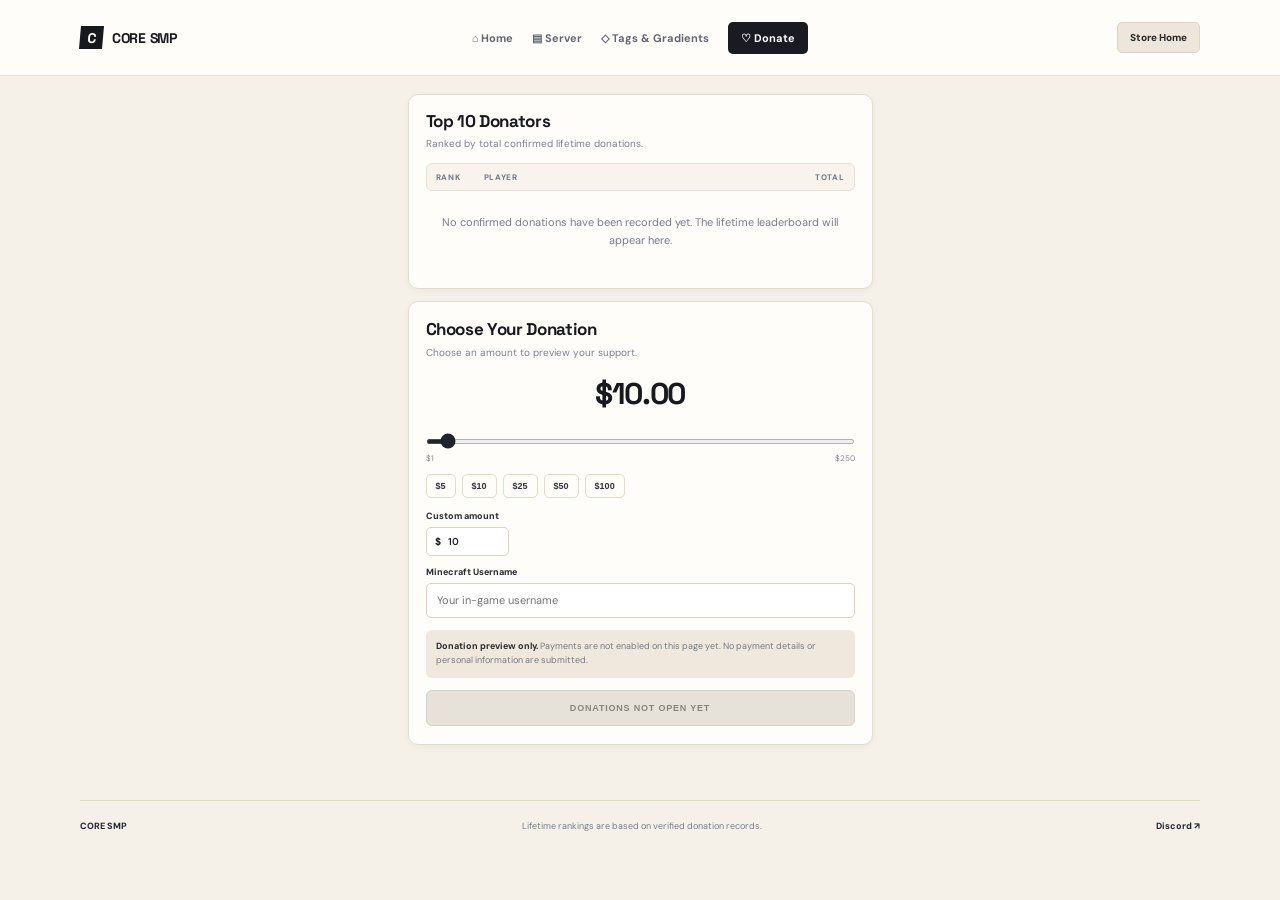
==== donate.html @ 5d88591a "Create dedicated CORE SMP donations page" ====
<!doctype html>
<html lang="en">
<head>
  <meta charset="utf-8"><meta name="viewport" content="width=device-width, initial-scale=1">
  <meta name="theme-color" content="#f5f1e9">
  <meta name="description" content="Support CORE SMP and view the lifetime supporter leaderboard.">
  <title>Donate — CORE SMP</title>
  <link rel="preconnect" href="https://fonts.googleapis.com"><link rel="preconnect" href="https://fonts.gstatic.com" crossorigin>
  <link href="https://fonts.googleapis.com/css2?family=DM+Sans:wght@400;500;600;700;800&family=Space+Grotesk:wght@500;600;700&display=swap" rel="stylesheet">
  <link rel="stylesheet" href="styles.css">
</head>
<body class="donate-page">
  <header class="donate-header">
    <a class="donate-brand" href="index.html"><span class="donate-brand-mark">C</span><strong>CORE SMP</strong></a>
    <button class="menu-toggle" aria-label="Toggle navigation" aria-expanded="false">☰</button>
    <nav class="donate-nav" aria-label="Main navigation">
      <a href="index.html">⌂ Home</a><a href="index.html#join">▤ Server</a><a href="store.html">◇ Tags & Gradients</a><a class="donate-nav-active" href="donate.html">♡ Donate</a>
    </nav>
    <a class="store-home-link" href="store.html">Store Home</a>
  </header>
  <main class="donate-main">
    <section class="donate-panel leaderboard-panel">
      <h1>Top 10 Donators</h1>
      <p class="donate-subtitle">Ranked by total confirmed lifetime donations.</p>
      <div class="donate-table-head"><span>RANK</span><span>PLAYER</span><span>TOTAL</span></div>
      <div class="donate-empty">No confirmed donations have been recorded yet. The lifetime leaderboard will appear here.</div>
    </section>
    <section class="donate-panel amount-panel">
      <h2>Choose Your Donation</h2>
      <p class="donate-subtitle">Choose an amount to preview your support.</p>
      <div class="donate-amount" id="donate-amount">$10.00</div>
      <input class="donate-slider" id="donation-slider" type="range" min="1" max="250" value="10" aria-label="Donation amount">
      <div class="slider-limits"><span>$1</span><span>$250</span></div>
      <div class="amount-presets" aria-label="Quick donation amounts">
        <button type="button" data-amount="5">$5</button><button type="button" data-amount="10">$10</button><button type="button" data-amount="25">$25</button><button type="button" data-amount="50">$50</button><button type="button" data-amount="100">$100</button>
      </div>
      <label class="donate-label" for="custom-amount">Custom amount</label>
      <div class="custom-amount-wrap"><span>$</span><input id="custom-amount" type="number" min="1" max="250" value="10" inputmode="decimal"></div>
      <label class="donate-label" for="minecraft-username">Minecraft Username</label>
      <input class="username-input" id="minecraft-username" type="text" maxlength="16" placeholder="Your in-game username" autocomplete="off">
      <div class="donate-notice"><strong>Donation preview only.</strong> Payments are not enabled on this page yet. No payment details or personal information are submitted.</div>
      <button class="donate-disabled-button" type="button" disabled>DONATIONS NOT OPEN YET</button>
    </section>
  </main>
  <footer class="donate-footer"><a href="index.html">CORE SMP</a><span>Lifetime rankings are based on verified donation records.</span><a href="https://discord.gg/znxwKpH2S9" target="_blank" rel="noopener noreferrer">Discord ↗</a></footer>
  <script src="script.js"></script>
</body>
</html>
---- styles.css ----
:root{--bg:#090909;--panel:#11110f;--panel2:#151512;--gold:#d6ad5b;--gold2:#f1d28e;--text:#f5f2eb;--muted:#9b988f;--line:rgba(255,255,255,.1);--font:'DM Sans',sans-serif;--display:'Space Grotesk',sans-serif}*{box-sizing:border-box}html{scroll-behavior:smooth}body{margin:0;background:var(--bg);color:var(--text);font-family:var(--font);overflow-x:hidden}a{color:inherit;text-decoration:none}.ambient{position:fixed;width:520px;height:520px;border-radius:50%;filter:blur(130px);opacity:.09;pointer-events:none;z-index:-1}.ambient-one{background:#b88a36;top:-260px;left:-180px}.ambient-two{background:#6f5727;right:-280px;top:38%}.site-header{height:86px;max-width:1240px;margin:auto;padding:0 34px;display:flex;align-items:center;justify-content:space-between;border-bottom:1px solid var(--line);position:relative;z-index:5}.brand{display:flex;align-items:center;gap:11px;font:700 17px var(--display);letter-spacing:2px}.brand-mark{width:34px;height:34px;border:1px solid var(--gold);color:var(--gold);display:grid;place-items:center;font:700 20px var(--display);transform:rotate(-4deg)}.brand-muted{color:#89857c}.nav-links{display:flex;gap:36px;color:#aaa69c;font-size:13px}.nav-links a{transition:color .2s}.nav-links a:hover,.nav-links a.active{color:var(--gold2)}.button{display:inline-flex;align-items:center;justify-content:center;gap:22px;padding:16px 22px;font-size:11px;font-weight:800;letter-spacing:1.4px;transition:transform .2s,background .2s,border-color .2s}.button:hover{transform:translateY(-2px)}.button-gold{background:var(--gold);color:#17130b;border:1px solid var(--gold)}.button-gold:hover{background:var(--gold2)}.button-outline{border:1px solid rgba(214,173,91,.55);color:var(--gold2)}.button-outline:hover{background:rgba(214,173,91,.1)}.button-small{padding:12px 16px;font-size:10px}.button-quiet{color:#d0cbc0;padding-left:4px}.menu-toggle{display:none;background:none;border:0;color:white;font-size:23px}.hero{max-width:1240px;min-height:640px;margin:auto;padding:90px 34px 100px;display:grid;grid-template-columns:1fr 1fr;align-items:center;gap:40px}.eyebrow,.section-kicker{font-size:10px;font-weight:800;letter-spacing:2.2px;color:var(--gold);display:flex;align-items:center;gap:10px}.live-dot{width:7px;height:7px;border-radius:50%;background:var(--gold);box-shadow:0 0 13px var(--gold)}h1,h2,h3,p{margin-top:0}.hero h1,.store-hero h1{font:700 clamp(66px,9vw,116px)/.88 var(--display);letter-spacing:-7px;margin:27px 0 24px}.gold{color:var(--gold)}.hero-lead{font-size:17px;line-height:1.7;color:#aaa69d;max-width:420px}.hero-actions{display:flex;align-items:center;gap:26px;margin-top:32px}.hero-note{display:flex;align-items:center;gap:12px;color:#77736a;font-size:9px;letter-spacing:2px;margin-top:65px}.note-line{height:1px;width:35px;background:var(--gold)}.hero-art{height:440px;position:relative;display:grid;place-items:center;isolation:isolate}.art-grid{position:absolute;inset:0;background-image:linear-gradient(rgba(214,173,91,.08) 1px,transparent 1px),linear-gradient(90deg,rgba(214,173,91,.08) 1px,transparent 1px);background-size:42px 42px;mask-image:radial-gradient(ellipse,black 15%,transparent 72%);z-index:-1}.core-emblem{width:270px;height:270px;border:1px solid rgba(214,173,91,.6);display:grid;place-items:center;transform:rotate(45deg);box-shadow:0 0 90px rgba(214,173,91,.12),inset 0 0 50px rgba(214,173,91,.08);background:linear-gradient(135deg,rgba(214,173,91,.09),rgba(255,255,255,.01))}.core-emblem:before,.core-emblem:after{content:"";position:absolute;inset:17px;border:1px solid rgba(214,173,91,.28)}.core-emblem:after{inset:-22px;border-color:rgba(214,173,91,.15)}.core-emblem span{font:700 170px var(--display);color:var(--gold);transform:rotate(-45deg);text-shadow:0 0 50px rgba(214,173,91,.28)}.orbit{position:absolute;border:1px solid rgba(214,173,91,.2);border-radius:50%;width:370px;height:370px}.orbit-two{width:430px;height:430px;border-style:dashed;opacity:.5}.art-caption{position:absolute;bottom:0;left:50%;transform:translateX(-50%);width:300px;display:flex;justify-content:space-between;color:#797469;font-size:9px;letter-spacing:2px}.floating-chip{position:absolute;background:#171611;border:1px solid rgba(214,173,91,.35);padding:11px 15px;font-size:9px;letter-spacing:2px;color:#d8d1c1}.floating-chip b{color:var(--gold);margin-left:12px}.chip-top{top:58px;right:5px}.chip-bottom{bottom:66px;left:0}.join-strip{max-width:1172px;margin:0 auto;background:linear-gradient(110deg,#171610,#11110f);border:1px solid rgba(214,173,91,.25);padding:28px 34px;display:flex;align-items:center;gap:28px;position:relative}.join-strip h2{font:600 22px var(--display);margin:8px 0 0}.join-strip .section-kicker{font-size:9px}.server-address{margin-left:auto;display:flex;flex-direction:column;gap:6px}.address-label{font-size:8px;letter-spacing:2px;color:#77736a}.server-address strong{font:600 14px var(--display);letter-spacing:1px}.copy-button{white-space:nowrap}.copy-feedback{position:absolute;right:34px;bottom:-24px;color:var(--gold);font-size:11px;margin:0}.section{max-width:1172px;margin:0 auto;padding:130px 0}.section-heading{margin-bottom:48px}.section-heading h2,.community-banner h2{font:700 clamp(38px,5vw,58px)/.98 var(--display);letter-spacing:-2px;margin:18px 0}.feature-grid{display:grid;grid-template-columns:repeat(3,1fr);gap:16px}.feature-card{background:linear-gradient(145deg,#141411,#0d0d0c);border:1px solid var(--line);padding:27px;min-height:250px;transition:border-color .2s,transform .2s}.feature-card:hover{border-color:rgba(214,173,91,.5);transform:translateY(-4px)}.feature-number{font-size:9px;color:var(--gold);letter-spacing:2px}.feature-icon{font-size:29px;color:var(--gold);margin:30px 0 17px}.feature-card h3{font:600 19px var(--display);margin-bottom:10px}.feature-card p,.community-banner p{font-size:13px;line-height:1.8;color:#969187;margin:0}.community-banner{max-width:1172px;margin:0 auto 100px;padding:55px 58px;border:1px solid rgba(214,173,91,.22);background:radial-gradient(ellipse at 80% 40%,rgba(214,173,91,.1),transparent 50%),#11110f;display:flex;align-items:center;justify-content:space-between;gap:25px}.community-banner h2{margin-bottom:12px}.community-banner .button{flex-shrink:0}.site-footer{max-width:1240px;margin:auto;padding:27px 34px;border-top:1px solid var(--line);display:flex;align-items:center;justify-content:space-between;color:#77736a;font-size:10px}.site-footer .brand{color:var(--text);font-size:13px}.site-footer .brand-mark{width:28px;height:28px;font-size:16px}.site-footer>a:last-child{color:var(--gold)}.store-hero{max-width:1172px;margin:auto;padding:105px 0 75px}.store-hero h1{font-size:clamp(66px,9vw,104px);margin-bottom:24px}.store-hero>p{color:#a7a196;max-width:470px;line-height:1.8;font-size:15px}.store-status{display:inline-flex;align-items:center;gap:17px;margin-top:28px;padding:17px 21px;background:#15140f;border:1px solid rgba(214,173,91,.28)}.status-icon{font-size:24px;color:var(--gold)}.store-status strong,.store-status small{display:block}.store-status strong{font-size:10px;letter-spacing:1.5px;color:var(--gold2)}.store-status small{font-size:11px;color:#8d887d;margin-top:5px}.store-section{padding-top:65px}.section-description{color:#99948a;max-width:480px;line-height:1.7;font-size:13px}.tier-grid{display:grid;grid-template-columns:repeat(3,1fr);gap:16px;margin-top:40px}.tier-card{padding:30px;background:#11110f;border:1px solid var(--line);min-height:330px;position:relative}.tier-featured{border-color:rgba(214,173,91,.6);background:linear-gradient(150deg,#1a1811,#11110f)}.tier-label{font-size:9px;letter-spacing:2px;color:var(--gold)}.tier-card h3{font:700 39px var(--display);margin:24px 0 5px}.tier-subtitle{color:#99948a;font-size:12px}.tier-card ul{list-style:none;padding:0;margin:28px 0}.tier-card li{font-size:12px;color:#c4bfb4;padding:10px 0;border-bottom:1px solid rgba(255,255,255,.07)}.tier-card li:before{content:"✦";color:var(--gold);margin-right:10px}.tier-soon{font-size:9px;letter-spacing:1.5px;color:var(--gold)}.store-footnote{font-size:10px;color:#77736a;line-height:1.7;margin-top:24px}.store-help{margin-top:30px}.store-help h2{font-size:40px}@media(max-width:900px){.site-header{padding:0 22px}.hero{padding:75px 24px;gap:15px}.hero-art{transform:scale(.85)}.section,.store-hero{margin-left:24px;margin-right:24px}.join-strip{margin:0 24px;flex-wrap:wrap}.server-address{margin-left:0}.community-banner{margin-left:24px;margin-right:24px}.site-footer{padding-left:22px;padding-right:22px}}@media(max-width:650px){.site-header{height:72px}.menu-toggle{display:block;margin-left:auto;margin-right:15px}.nav-links{display:none;position:absolute;top:71px;left:0;right:0;background:#10100e;padding:22px;flex-direction:column;gap:20px;border-bottom:1px solid var(--line)}.nav-links.open{display:flex}.header-join{display:none}.hero{display:block;padding:70px 24px 55px}.hero h1{font-size:76px;letter-spacing:-5px}.hero-art{height:340px;margin-top:35px;transform:scale(.8)}.hero-note{margin-top:38px}.join-strip{padding:25px;gap:17px}.join-strip>div:first-child{width:100%}.server-address{flex:1;min-width:145px}.copy-button{padding:14px}.section{padding:85px 0}.feature-grid,.tier-grid{grid-template-columns:1fr}.feature-card{min-height:210px}.community-banner{padding:35px 27px;display:block}.community-banner .button{margin-top:25px;font-size:9px}.site-footer{gap:16px;flex-wrap:wrap}.site-footer>span{order:3;width:100%}.store-hero{padding-top:75px}.store-hero h1{font-size:76px;letter-spacing:-5px}.store-section{padding-top:35px}.tier-card{min-height:0}.copy-feedback{right:24px}}
/* CORE store categories and lifetime donor leaderboard */
.leaderboard-wrap{border:1px solid rgba(214,173,91,.28);background:linear-gradient(145deg,#15140f,#0e0e0d);overflow:hidden}
.leaderboard-heading{display:grid;grid-template-columns:100px 1fr 180px;gap:18px;padding:18px 24px;background:rgba(214,173,91,.08);color:var(--gold);font-size:9px;font-weight:800;letter-spacing:1.8px}
.leaderboard-empty{padding:38px 24px;text-align:center;color:#969187;font-size:13px}
@media(max-width:650px){.leaderboard-heading{grid-template-columns:55px 1fr 120px;gap:10px;padding:15px;font-size:8px}.leaderboard-empty{padding:28px 18px;line-height:1.7}}


/* ===== CORE monochrome visual system ===== */
:root{--bg:#050505;--panel:#101010;--panel2:#171717;--gold:#d9d9d9;--gold2:#fff;--text:#f7f7f7;--muted:#999;--line:rgba(255,255,255,.12);--silver:#c9c9c9;--glow:rgba(255,255,255,.13)}
body{background:#050505;color:#f4f4f4}
.ambient-one,.ambient-two{background:#c8c8c8;opacity:.055}
.site-header{border-color:rgba(255,255,255,.13);backdrop-filter:blur(18px)}
.brand-mark{border:1px solid #eee;color:#fff;box-shadow:0 0 20px rgba(255,255,255,.12)}
.brand-muted{color:#777}
.nav-links a:hover,.nav-links a.active{color:#fff}
.button-gold{background:#f0f0f0;color:#080808;border-color:#f0f0f0}
.button-gold:hover{background:#fff;box-shadow:0 0 28px rgba(255,255,255,.17)}
.button-outline{border-color:rgba(255,255,255,.42);color:#f2f2f2}
.button-outline:hover{background:rgba(255,255,255,.09);border-color:#fff}
.eyebrow,.section-kicker,.feature-number,.tier-label,.tier-soon,.status-icon,.tier-card li:before{color:#d7d7d7}
.live-dot{background:#eee;box-shadow:0 0 13px #ddd}
.gold{color:#cfcfcf}
.hero-art{filter:grayscale(1)}
.core-emblem{border-color:rgba(255,255,255,.58);box-shadow:0 0 90px rgba(255,255,255,.09),inset 0 0 50px rgba(255,255,255,.06);background:linear-gradient(135deg,rgba(255,255,255,.1),rgba(255,255,255,.01))}
.core-emblem:before,.core-emblem:after{border-color:rgba(255,255,255,.25)}
.core-emblem span{text-shadow:0 0 50px rgba(255,255,255,.22);color:#eee}
.orbit{border-color:rgba(255,255,255,.2)}
.art-grid{background-image:linear-gradient(rgba(255,255,255,.07) 1px,transparent 1px),linear-gradient(90deg,rgba(255,255,255,.07) 1px,transparent 1px)}
.floating-chip,.join-strip,.feature-card,.community-banner,.store-status,.tier-card,.leaderboard-wrap{background-color:#101010;border-color:rgba(255,255,255,.13)}
.floating-chip{color:#ddd}.floating-chip b{color:#fff}
.join-strip{background:linear-gradient(110deg,#171717,#0b0b0b)}
.address-label,.hero-note,.art-caption,.store-status small{color:#888}
.note-line{background:#ddd}
.feature-card:hover{border-color:rgba(255,255,255,.55);box-shadow:0 12px 45px rgba(0,0,0,.28)}
.community-banner{background:radial-gradient(ellipse at 80% 40%,rgba(255,255,255,.08),transparent 50%),#101010}
.store-status strong{color:#eee}
.tier-featured{border-color:rgba(255,255,255,.48);background:linear-gradient(150deg,#1b1b1b,#101010)}
.leaderboard-heading{background:rgba(255,255,255,.07);color:#eee}
.site-footer>a:last-child{color:#ddd}
.menu-toggle{cursor:pointer}
.button,.feature-card,.tier-card,.nav-links a{will-change:transform}
.button:focus-visible,a:focus-visible,button:focus-visible{outline:2px solid #fff;outline-offset:4px}

/* Motion, reveal, progress and sound controls */
.scroll-progress{position:fixed;top:0;left:0;width:0;height:2px;background:linear-gradient(90deg,#777,#fff);z-index:1000;box-shadow:0 0 12px rgba(255,255,255,.45)}
.sound-toggle{position:fixed;right:22px;bottom:22px;z-index:50;width:46px;height:46px;border:1px solid rgba(255,255,255,.32);border-radius:50%;background:rgba(15,15,15,.88);color:#eee;backdrop-filter:blur(12px);cursor:pointer;font-size:16px;transition:transform .2s,border-color .2s,background .2s}
.sound-toggle:hover{transform:translateY(-3px);border-color:#fff;background:#222}
.sound-toggle[aria-pressed="false"]{color:#888}
.reveal{opacity:0;transform:translateY(22px);transition:opacity .7s ease,transform .7s cubic-bezier(.2,.7,.2,1)}
.reveal.is-visible{opacity:1;transform:translateY(0)}
body.page-leaving main{opacity:0;transform:translateY(8px)}
main{transition:opacity .22s ease,transform .22s ease}
@media(prefers-reduced-motion:reduce){html{scroll-behavior:auto}*,*:before,*:after{animation-duration:.01ms!important;animation-iteration-count:1!important;transition-duration:.01ms!important}.reveal{opacity:1;transform:none}}
@media(max-width:650px){.sound-toggle{right:14px;bottom:14px;width:42px;height:42px}}


/* Dedicated Trials-inspired donation layout — CORE neutral palette */
.donate-page{min-height:100vh;background:#f5f1e9;color:#17191d;font-family:var(--font)}
.donate-page .scroll-progress{background:#17191d;box-shadow:none}
.donate-page .sound-toggle{background:#fff;color:#17191d;border-color:#d8d0c4}
.donate-header{height:76px;padding:0 max(28px,calc((100% - 1120px)/2));display:grid;grid-template-columns:1fr auto 1fr;align-items:center;gap:24px;background:#fffdf9;border-bottom:1px solid #e8e1d6;position:relative;z-index:5}
.donate-brand{display:flex;align-items:center;gap:9px;color:#17191d;font-family:var(--display);font-size:14px;letter-spacing:-.3px;white-space:nowrap}
.donate-brand-mark{width:23px;height:23px;display:grid;place-items:center;background:#17191d;color:#fff;font-weight:700;font-size:14px;transform:skew(-5deg)}
.donate-nav{display:flex;align-items:center;gap:19px}
.donate-nav a{font-size:11px;font-weight:700;color:#626773;white-space:nowrap}
.donate-nav a:hover{color:#111}
.donate-nav .donate-nav-active{background:#191b20;color:#fff;padding:9px 13px;border-radius:5px}
.store-home-link{justify-self:end;background:#eee6da;border:1px solid #dfd3c3;border-radius:5px;padding:8px 12px;font-size:10px;font-weight:800;color:#292a2d}
.donate-page .menu-toggle{display:none}
.donate-main{width:min(465px,calc(100% - 32px));margin:18px auto 55px;display:flex;flex-direction:column;gap:12px}
.donate-panel{background:#fffdf9;border:1px solid #e4dbcf;border-radius:10px;padding:16px 17px;box-shadow:0 2px 7px rgba(50,39,25,.045)}
.donate-panel h1,.donate-panel h2{font:700 17px/1.25 var(--display);letter-spacing:-.35px;margin:0 0 4px;color:#17191d}
.donate-subtitle{font-size:10px;color:#7b8190;margin:0 0 12px;line-height:1.5}
.donate-table-head{display:grid;grid-template-columns:38px 1fr 70px;gap:10px;padding:8px 9px;font-size:8px;font-weight:800;letter-spacing:.7px;color:#737987;border:1px solid #e9e0d5;background:#f8f4ed;border-radius:6px}
.donate-table-head span:last-child{text-align:right}
.donate-empty{padding:23px 12px;text-align:center;color:#777d88;font-size:11px;line-height:1.6}
.amount-panel{padding:17px 17px 18px}
.amount-panel h2{font-size:17px}
.donate-amount{text-align:center;font:700 30px var(--display);letter-spacing:-1.4px;margin:14px 0 15px;color:#17191d}
.donate-slider{width:100%;height:5px;accent-color:#20232a;cursor:pointer;margin:5px 0}
.slider-limits{display:flex;justify-content:space-between;color:#858a95;font-size:8px;margin-top:4px}
.amount-presets{display:flex;gap:6px;margin:11px 0 12px}
.amount-presets button{border:1px solid #e5dacc;border-radius:5px;background:#fffdf9;color:#30333a;padding:6px 9px;font-size:9px;font-weight:800;cursor:pointer}
.amount-presets button:hover,.amount-presets button.selected{background:#20232a;color:white;border-color:#20232a}
.donate-label{display:block;font-size:9px;font-weight:800;color:#292d34;margin:10px 0 5px}
.custom-amount-wrap{display:flex;align-items:center;gap:5px;width:83px;height:29px;padding:0 8px;border:1px solid #ddd2c3;border-radius:5px;background:white;font-size:10px;font-weight:700}
.custom-amount-wrap input{width:100%;border:0;outline:0;background:transparent;color:#20232a;font:600 10px var(--font);min-width:0}
.username-input{width:100%;height:35px;border:1px solid #ddd2c3;border-radius:5px;background:#fff;color:#20232a;padding:0 10px;font:11px var(--font);outline:none}
.username-input:focus,.custom-amount-wrap:focus-within{border-color:#777}
.donate-notice{margin-top:12px;padding:10px;border-radius:6px;background:#f0e8dc;color:#737987;font-size:9px;line-height:1.55}
.donate-notice strong{color:#282b31}
.donate-disabled-button{width:100%;margin-top:12px;border:1px solid #d9d1c5;border-radius:6px;background:#e6e1d9;color:#88847d;padding:12px;font-size:9px;font-weight:800;letter-spacing:.8px;cursor:not-allowed}
.donate-footer{width:min(1120px,calc(100% - 40px));margin:0 auto;padding:19px 0;border-top:1px solid #e2d9cd;display:flex;align-items:center;justify-content:space-between;gap:14px;color:#777d88;font-size:9px}
.donate-footer a{font-weight:800;color:#252830}
@media(max-width:760px){.donate-header{height:68px;grid-template-columns:1fr auto;padding:0 17px}.donate-header .menu-toggle{display:block;grid-column:2;grid-row:1;color:#222;margin:0}.donate-header .donate-nav{display:none;position:absolute;top:67px;left:0;right:0;background:#fffdf9;padding:18px;flex-direction:column;align-items:flex-start;border-bottom:1px solid #e8e1d6}.donate-header .donate-nav.open{display:flex}.store-home-link{display:none}.donate-main{margin-top:15px}.donate-footer{flex-wrap:wrap}.donate-footer span{order:3;width:100%}}
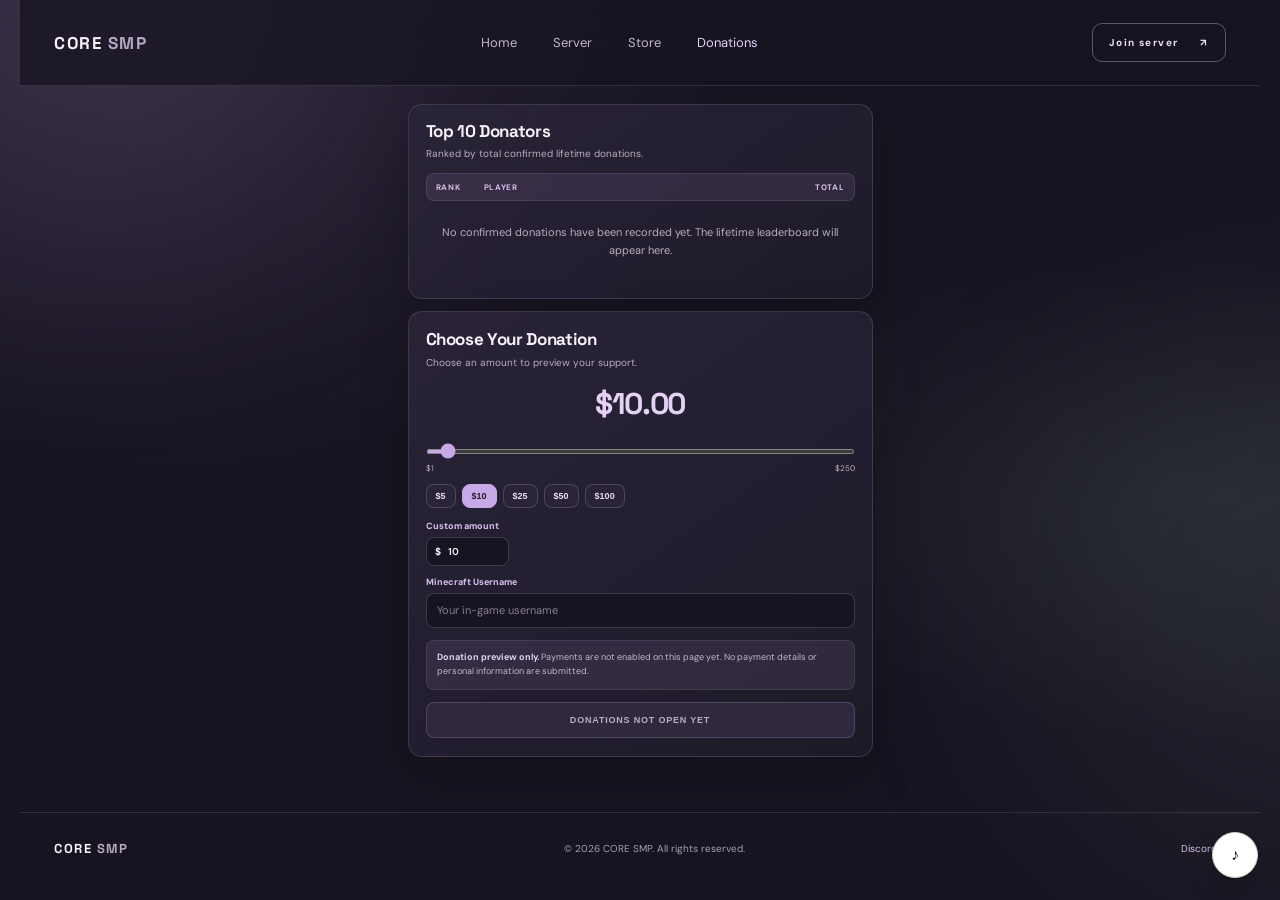
==== commit 11c0a14f: "Make donations navigation match site header" ====
--- a/donate.html
+++ b/donate.html
@@ -1,22 +1,28 @@
 <!doctype html>
 <html lang="en">
 <head>
-  <meta charset="utf-8"><meta name="viewport" content="width=device-width, initial-scale=1">
-  <meta name="theme-color" content="#f5f1e9">
+  <meta charset="utf-8">
+  <meta name="viewport" content="width=device-width, initial-scale=1">
+  <meta name="theme-color" content="#171421">
   <meta name="description" content="Support CORE SMP and view the lifetime supporter leaderboard.">
-  <title>Donate — CORE SMP</title>
-  <link rel="preconnect" href="https://fonts.googleapis.com"><link rel="preconnect" href="https://fonts.gstatic.com" crossorigin>
+  <title>Donations — CORE SMP</title>
+  <link rel="preconnect" href="https://fonts.googleapis.com">
+  <link rel="preconnect" href="https://fonts.gstatic.com" crossorigin>
   <link href="https://fonts.googleapis.com/css2?family=DM+Sans:wght@400;500;600;700;800&family=Space+Grotesk:wght@500;600;700&display=swap" rel="stylesheet">
   <link rel="stylesheet" href="styles.css">
 </head>
 <body class="donate-page">
-  <header class="donate-header">
-    <a class="donate-brand" href="index.html"><span class="donate-brand-mark">C</span><strong>CORE SMP</strong></a>
+  <div class="ambient ambient-one"></div><div class="ambient ambient-two"></div>
+  <header class="site-header">
+    <a class="brand" href="index.html" aria-label="CORE SMP home"><span class="brand-mark">C</span><span>CORE<span class="brand-muted"> SMP</span></span></a>
     <button class="menu-toggle" aria-label="Toggle navigation" aria-expanded="false">☰</button>
-    <nav class="donate-nav" aria-label="Main navigation">
-      <a href="index.html">⌂ Home</a><a href="index.html#join">▤ Server</a><a href="store.html">◇ Tags & Gradients</a><a class="donate-nav-active" href="donate.html">♡ Donate</a>
+    <nav class="nav-links" aria-label="Main navigation">
+      <a href="index.html">Home</a>
+      <a href="index.html#join">Server</a>
+      <a href="store.html">Store</a>
+      <a class="active" href="donate.html">Donations</a>
     </nav>
-    <a class="store-home-link" href="store.html">Store Home</a>
+    <a class="button button-small button-outline header-join" href="index.html#join">Join server <span>↗</span></a>
   </header>
   <main class="donate-main">
     <section class="donate-panel leaderboard-panel">
@@ -42,7 +48,7 @@
       <button class="donate-disabled-button" type="button" disabled>DONATIONS NOT OPEN YET</button>
     </section>
   </main>
-  <footer class="donate-footer"><a href="index.html">CORE SMP</a><span>Lifetime rankings are based on verified donation records.</span><a href="https://discord.gg/znxwKpH2S9" target="_blank" rel="noopener noreferrer">Discord ↗</a></footer>
+  <footer class="site-footer"><a class="brand" href="index.html"><span class="brand-mark">C</span><span>CORE<span class="brand-muted"> SMP</span></span></a><span>© <span id="year"></span> CORE SMP. All rights reserved.</span><a href="https://discord.gg/znxwKpH2S9" target="_blank" rel="noopener noreferrer">Discord ↗</a></footer>
   <script src="script.js"></script>
 </body>
 </html>
--- a/styles.css
+++ b/styles.css
@@ -94,3 +94,115 @@
 .donate-footer{width:min(1120px,calc(100% - 40px));margin:0 auto;padding:19px 0;border-top:1px solid #e2d9cd;display:flex;align-items:center;justify-content:space-between;gap:14px;color:#777d88;font-size:9px}
 .donate-footer a{font-weight:800;color:#252830}
 @media(max-width:760px){.donate-header{height:68px;grid-template-columns:1fr auto;padding:0 17px}.donate-header .menu-toggle{display:block;grid-column:2;grid-row:1;color:#222;margin:0}.donate-header .donate-nav{display:none;position:absolute;top:67px;left:0;right:0;background:#fffdf9;padding:18px;flex-direction:column;align-items:flex-start;border-bottom:1px solid #e8e1d6}.donate-header .donate-nav.open{display:flex}.store-home-link{display:none}.donate-main{margin-top:15px}.donate-footer{flex-wrap:wrap}.donate-footer span{order:3;width:100%}}
+
+
+/* ===== Cozy CORE refresh: warm plum, lavender, sage and peach ===== */
+:root{
+  --bg:#171421;--panel:#211d2d;--panel2:#292438;
+  --gold:#c8a9e8;--gold2:#e4d2f5;--text:#f7f1f8;--muted:#b9adbf;
+  --line:rgba(236,220,246,.13);--silver:#d9c9e6;--glow:rgba(190,157,220,.18);
+}
+body{background:radial-gradient(ellipse at 12% 0%,rgba(151,119,177,.18),transparent 38%),radial-gradient(ellipse at 95% 55%,rgba(132,164,145,.10),transparent 35%),var(--bg);color:var(--text)}
+.ambient-one{background:#b99bd6;opacity:.11}.ambient-two{background:#9dbda6;opacity:.09}
+.site-header{border-color:var(--line);background:rgba(23,20,33,.76);backdrop-filter:blur(18px)}
+.brand-mark{display:none}
+.brand{letter-spacing:1.5px}.brand-muted{color:#b8a9c4}
+.nav-links{color:#c3b8cb}.nav-links a:hover,.nav-links a.active{color:#e4d2f5}
+.button-gold{background:linear-gradient(120deg,#d7bce9,#b8cbb8);border:0;color:#241e2c;border-radius:9px;box-shadow:0 8px 26px rgba(185,157,207,.13)}
+.button-gold:hover{background:linear-gradient(120deg,#e5d0f3,#c9d9c9);box-shadow:0 10px 30px rgba(185,157,207,.2)}
+.button-outline{border:1px solid rgba(212,190,226,.38);color:#eadcf3;border-radius:9px}
+.button-outline:hover{background:rgba(202,177,222,.1);border-color:#d8c2e9}
+.eyebrow,.section-kicker,.feature-number,.tier-label,.tier-soon,.status-icon{color:#d5bce9}
+.live-dot{background:#cbb0e3;box-shadow:0 0 13px rgba(203,176,227,.65)}
+.gold{background:linear-gradient(100deg,#d8b9ee 5%,#f0c7c0 52%,#b9d3bf 100%);background-clip:text;-webkit-background-clip:text;color:transparent}
+.hero h1,.store-hero h1{letter-spacing:-.065em}
+.hero-art{filter:none}
+.core-emblem{width:250px;height:250px;border:1px solid rgba(220,197,239,.42);border-radius:50%;transform:none;background:radial-gradient(circle at 42% 38%,#f1d9f4 0 3%,#c59cde 10%,#795b9c 29%,#292137 57%,#171421 72%);box-shadow:0 0 65px rgba(174,139,205,.22),inset 0 0 40px rgba(241,217,244,.2)}
+.core-emblem:before{inset:-15px;border:1px solid rgba(216,190,235,.35);border-radius:50%;transform:rotate(22deg) scaleX(.82)}
+.core-emblem:after{inset:-29px;border:1px dashed rgba(216,190,235,.22);border-radius:50%;transform:rotate(-25deg) scaleY(.84)}
+.core-emblem span{display:none}
+.orbit{border-color:rgba(210,186,229,.23)}.orbit-two{border-color:rgba(185,211,191,.23)}
+.art-grid{background-image:linear-gradient(rgba(211,190,229,.07) 1px,transparent 1px),linear-gradient(90deg,rgba(211,190,229,.07) 1px,transparent 1px)}
+.floating-chip{background:rgba(37,31,49,.9);border:1px solid rgba(216,190,235,.28);border-radius:8px;color:#e5d7ed}
+.floating-chip b{color:#c7a9e3}
+.join-strip,.feature-card,.community-banner,.store-status,.tier-card{background:linear-gradient(145deg,rgba(42,36,56,.94),rgba(30,27,41,.96));border:1px solid var(--line);border-radius:14px}
+.join-strip{box-shadow:0 15px 55px rgba(0,0,0,.12)}
+.address-label,.hero-note,.art-caption,.store-status small{color:#b7aabd}
+.note-line{background:#c9b0df}
+.feature-card{transition:transform .35s cubic-bezier(.2,.7,.2,1),border-color .3s,box-shadow .3s}
+.feature-card:hover,.tier-card:hover{border-color:rgba(211,184,232,.48);box-shadow:0 18px 45px rgba(8,6,14,.22)}
+.feature-icon,.tier-card li:before{color:#d1b5e8}
+.community-banner{background:radial-gradient(ellipse at 85% 30%,rgba(190,161,215,.16),transparent 48%),linear-gradient(135deg,#2b2539,#211d2d)}
+.store-status{background:rgba(43,37,56,.88)}
+.store-status strong{color:#e4d2f5}
+.tier-featured{border-color:rgba(205,178,226,.45);background:linear-gradient(145deg,#30283e,#211d2d)}
+.tier-card h3{letter-spacing:-1.4px}
+.site-footer{border-color:var(--line);color:#a99db1}
+.site-footer>a:last-child{color:#d8c2e9}
+.sound-toggle{background:rgba(36,31,48,.9);border-color:rgba(220,197,239,.35);color:#eadcf3;box-shadow:0 8px 28px rgba(0,0,0,.18)}
+.sound-toggle:hover{border-color:#e4d2f5;background:#30283e}
+.scroll-progress{background:linear-gradient(90deg,#c8a9e8,#f0c7c0,#b9d3bf);box-shadow:0 0 12px rgba(200,169,232,.35)}
+.reveal{transform:translateY(18px);transition:opacity .75s ease,transform .75s cubic-bezier(.2,.7,.2,1)}
+.button,.feature-card,.tier-card,.floating-chip{border-radius:10px}
+.tier-card li{border-color:rgba(236,220,246,.08)}
+.store-hero>p,.section-description{color:#c2b7ca}
+.store-status small{color:#b5a9bd}
+.tag-samples,.gradient-samples{display:flex;flex-wrap:wrap;gap:7px;margin:17px 0 20px;min-height:31px;align-items:center}
+.tag-pill{display:inline-flex;align-items:center;padding:7px 10px;border-radius:7px;font-size:9px;font-weight:800;letter-spacing:.5px;color:#241f2d;background:#ded0eb}
+.tag-lilac{background:#ddc8ef}.tag-sage{background:#c7d8c7}.tag-peach{background:#f0cfc4}.tag-blue{background:#c8d7eb}
+.name-sample{font:700 14px var(--display);letter-spacing:-.3px}
+.gradient-lilac{background:linear-gradient(90deg,#d8b8f0,#f1c7dd);background-clip:text;-webkit-background-clip:text;color:transparent}
+.gradient-sunset{background:linear-gradient(90deg,#f0bcae,#e6d29f);background-clip:text;-webkit-background-clip:text;color:transparent}
+.gradient-mint{background:linear-gradient(90deg,#b8ddc9,#d8e8bb);background-clip:text;-webkit-background-clip:text;color:transparent}
+.gradient-ocean{background:linear-gradient(90deg,#a9cde7,#c6b9ed);background-clip:text;-webkit-background-clip:text;color:transparent}
+.donate-page{background:#f5f0e9;color:#282332}
+.donate-page .donate-header{background:#fbf8f3;border-color:#e9dfd5}
+.donate-page .donate-brand-mark{display:none}
+.donate-page .donate-brand{font-size:14px;letter-spacing:1.2px}
+.donate-page .donate-nav .donate-nav-active{background:#51445f;color:#fff;border-radius:8px}
+.donate-page .store-home-link{background:#e9e0ed;border-color:#ddd0e4;color:#51445f;border-radius:8px}
+.donate-page .donate-panel{background:#fffdf9;border:1px solid #e8ded3;border-radius:13px;box-shadow:0 8px 28px rgba(67,49,72,.045)}
+.donate-page .donate-panel h1,.donate-page .donate-panel h2{color:#332a3d}
+.donate-page .donate-table-head{background:#f2ecf4;border-color:#e9dfee;color:#776785;border-radius:8px}
+.donate-page .donate-amount{color:#58476a}
+.donate-page .donate-slider{accent-color:#806b96}
+.donate-page .amount-presets button{border-color:#e6dce9;background:#fffdf9;color:#574b62;border-radius:8px}
+.donate-page .amount-presets button:hover,.donate-page .amount-presets button.selected{background:#756184;border-color:#756184;color:#fff}
+.donate-page .custom-amount-wrap,.donate-page .username-input{border-color:#e3d9e6;border-radius:8px}
+.donate-page .donate-notice{background:#f1eaf2;color:#776b7e;border-radius:8px}
+.donate-page .donate-notice strong{color:#51445f}
+.donate-page .donate-disabled-button{background:#eee8ef;border-color:#e0d6e3;color:#887d8e;border-radius:8px}
+.donate-page .donate-footer{border-color:#e5dcd2}
+.donate-page .donate-footer a{color:#655372}
+@media(max-width:650px){.core-emblem{width:205px;height:205px}.hero-art{transform:scale(.88)}.tag-samples,.gradient-samples{gap:6px}}
+
+
+/* Donation page shares the CORE site palette; only its layout is distinct. */
+.donate-page{background:radial-gradient(ellipse at 12% 0%,rgba(151,119,177,.18),transparent 38%),radial-gradient(ellipse at 95% 55%,rgba(132,164,145,.10),transparent 35%),#171421;color:#f7f1f8}
+.donate-page .donate-header{background:rgba(23,20,33,.82);border-color:rgba(236,220,246,.13);backdrop-filter:blur(18px)}
+.donate-page .donate-brand,.donate-page .donate-nav{color:#f7f1f8}
+.donate-page .donate-brand-mark{display:none}
+.donate-page .donate-nav a{color:#c3b8cb}
+.donate-page .donate-nav a:hover{color:#e4d2f5}
+.donate-page .donate-nav .donate-nav-active{background:rgba(200,169,232,.16);color:#e4d2f5;border:1px solid rgba(200,169,232,.22);border-radius:8px}
+.donate-page .store-home-link{background:linear-gradient(120deg,#d7bce9,#b8cbb8);border:0;color:#241e2c;border-radius:9px}
+.donate-page .donate-panel{background:linear-gradient(145deg,rgba(42,36,56,.96),rgba(30,27,41,.98));border:1px solid rgba(236,220,246,.13);border-radius:14px;box-shadow:0 18px 50px rgba(0,0,0,.18)}
+.donate-page .donate-panel h1,.donate-page .donate-panel h2{color:#f7f1f8}
+.donate-page .donate-subtitle{color:#b9adbf}
+.donate-page .donate-table-head{background:rgba(200,169,232,.1);border:1px solid rgba(200,169,232,.15);color:#d5bce9;border-radius:8px}
+.donate-page .donate-empty{color:#b9adbf}
+.donate-page .donate-amount{color:#e4d2f5}
+.donate-page .donate-slider{accent-color:#c8a9e8}
+.donate-page .slider-limits{color:#b9adbf}
+.donate-page .amount-presets button{border-color:rgba(236,220,246,.18);background:#292438;color:#e8deed;border-radius:8px}
+.donate-page .amount-presets button:hover,.donate-page .amount-presets button.selected{background:#c8a9e8;border-color:#c8a9e8;color:#241e2c}
+.donate-page .donate-label{color:#d5bce9}
+.donate-page .custom-amount-wrap,.donate-page .username-input{border-color:rgba(236,220,246,.18);background:#171421;color:#f7f1f8;border-radius:8px}
+.donate-page .custom-amount-wrap input{color:#f7f1f8}
+.donate-page .username-input::placeholder{color:#887e91}
+.donate-page .donate-notice{background:rgba(200,169,232,.1);color:#c2b7ca;border:1px solid rgba(200,169,232,.13);border-radius:8px}
+.donate-page .donate-notice strong{color:#e4d2f5}
+.donate-page .donate-disabled-button{background:#30283e;border-color:rgba(220,197,239,.18);color:#b9adbf;border-radius:8px}
+.donate-page .donate-footer{border-color:rgba(236,220,246,.13);color:#a99db1}
+.donate-page .donate-footer a{color:#d8c2e9}
+@media(max-width:760px){.donate-page .donate-header .menu-toggle{color:#e8deed}.donate-page .donate-header .donate-nav{background:#211d2d;border-color:rgba(236,220,246,.13)}}
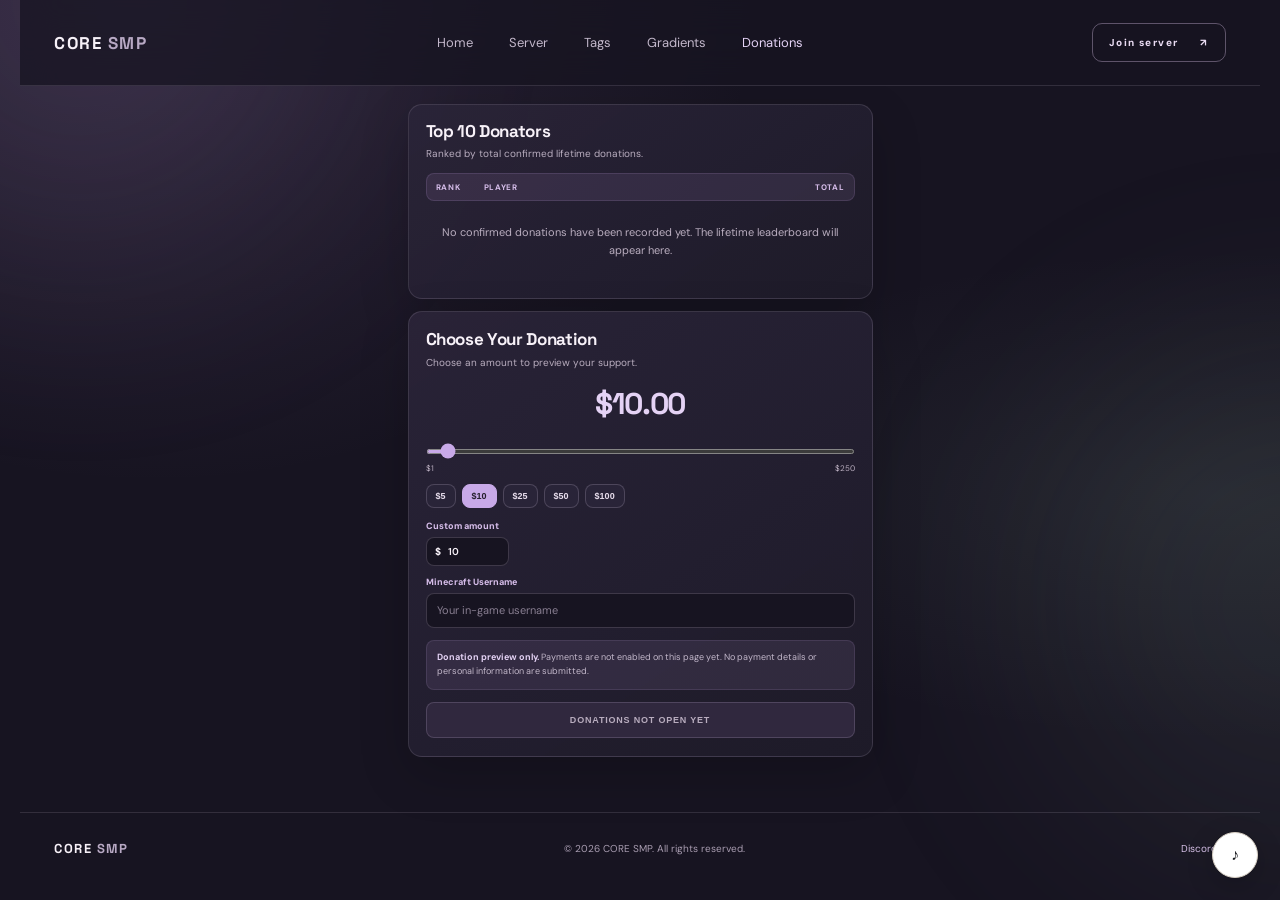
==== commit 6d172cdf: "Add consistent Tags and Gradients navigation to donations" ====
--- a/donate.html
+++ b/donate.html
@@ -16,12 +16,7 @@
   <header class="site-header">
     <a class="brand" href="index.html" aria-label="CORE SMP home"><span class="brand-mark">C</span><span>CORE<span class="brand-muted"> SMP</span></span></a>
     <button class="menu-toggle" aria-label="Toggle navigation" aria-expanded="false">☰</button>
-    <nav class="nav-links" aria-label="Main navigation">
-      <a href="index.html">Home</a>
-      <a href="index.html#join">Server</a>
-      <a href="store.html">Store</a>
-      <a class="active" href="donate.html">Donations</a>
-    </nav>
+    <nav class="nav-links" aria-label="Main navigation"><a href="index.html">Home</a><a href="index.html#join">Server</a><a href="tags.html">Tags</a><a href="gradients.html">Gradients</a><a class="active" href="donate.html">Donations</a></nav>
     <a class="button button-small button-outline header-join" href="index.html#join">Join server <span>↗</span></a>
   </header>
   <main class="donate-main">
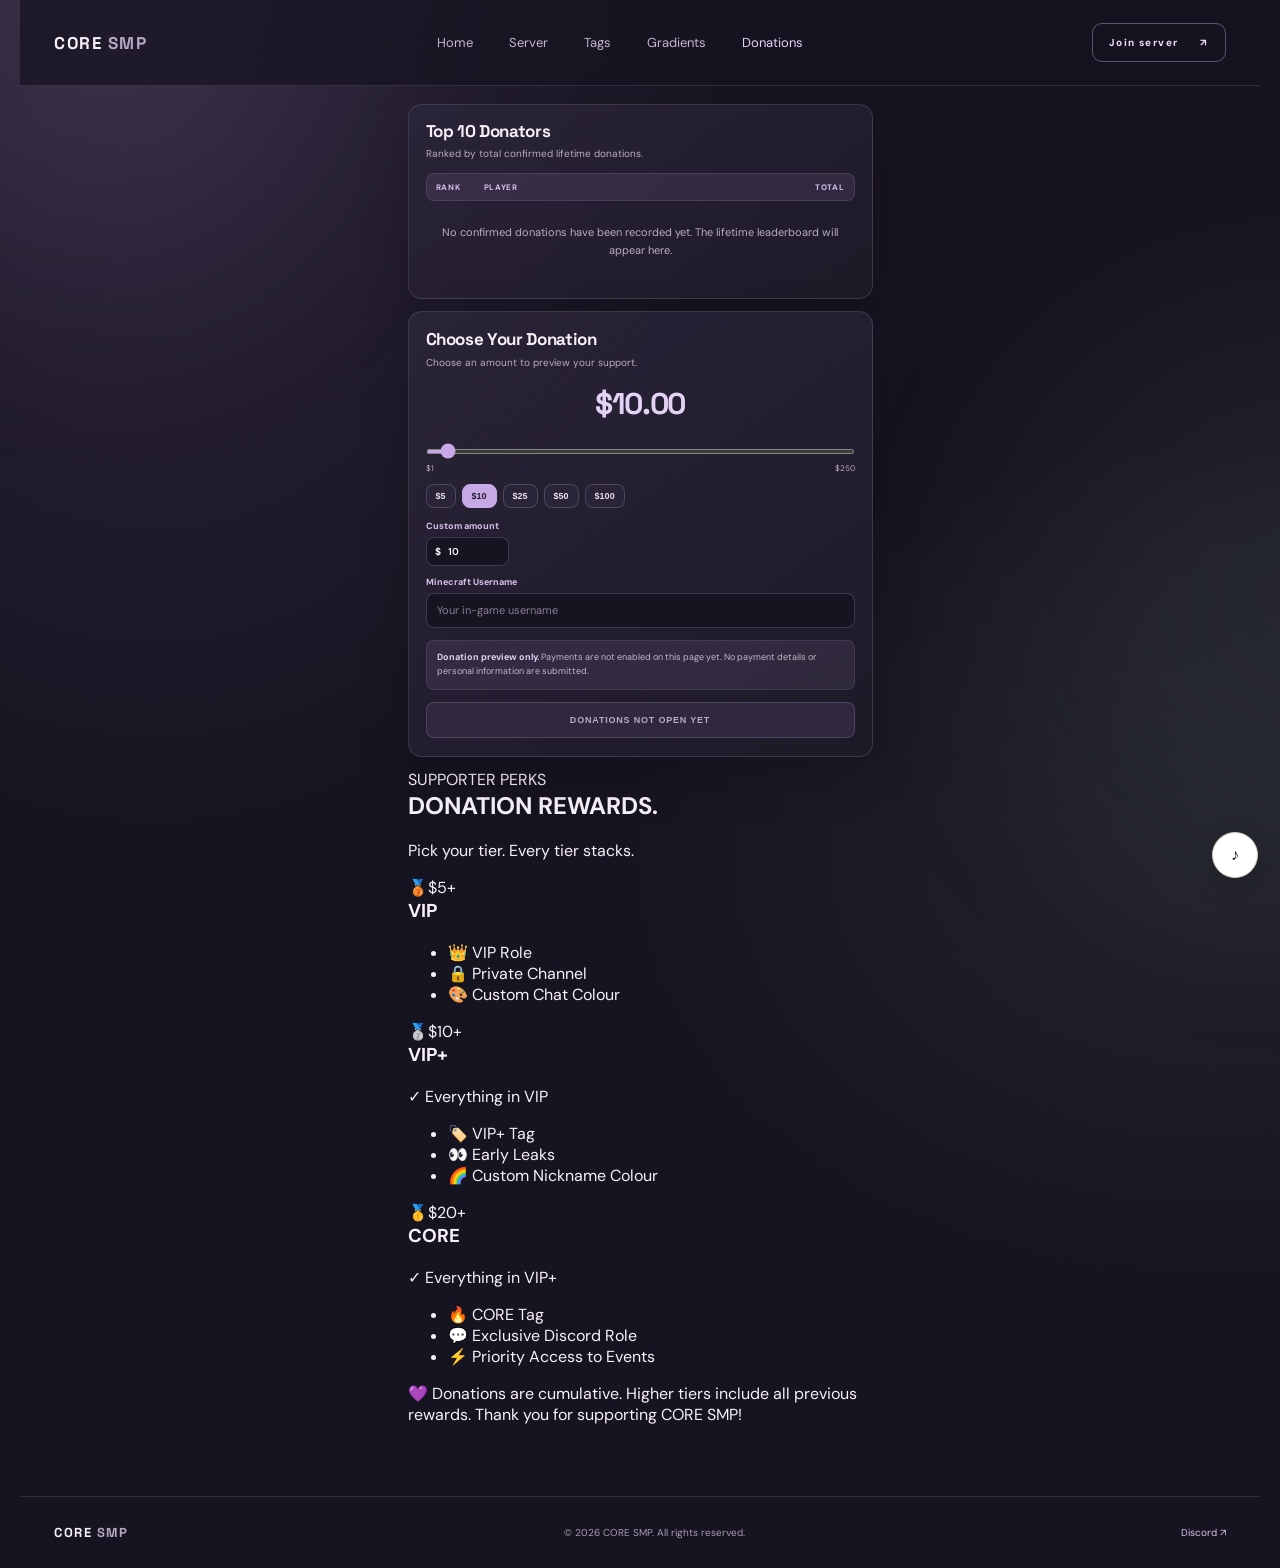
==== commit 6e72fd6c: "Add cumulative donation reward tiers" ====
--- a/donate.html
+++ b/donate.html
@@ -42,6 +42,25 @@
       <div class="donate-notice"><strong>Donation preview only.</strong> Payments are not enabled on this page yet. No payment details or personal information are submitted.</div>
       <button class="donate-disabled-button" type="button" disabled>DONATIONS NOT OPEN YET</button>
     </section>
+
+    <section class="donate-rewards" aria-labelledby="reward-tiers-title">
+      <div class="rewards-heading"><span class="rewards-kicker">SUPPORTER PERKS</span><h2 id="reward-tiers-title">DONATION <span>REWARDS.</span></h2><p>Pick your tier. Every tier stacks.</p></div>
+      <div class="reward-tier-grid">
+        <article class="reward-tier reward-vip">
+          <div class="reward-tier-top"><span class="reward-medal">🥉</span><span class="reward-threshold">$5+</span></div>
+          <h3>VIP</h3><ul><li>👑 VIP Role</li><li>🔒 Private Channel</li><li>🎨 Custom Chat Colour</li></ul>
+        </article>
+        <article class="reward-tier reward-vip-plus">
+          <div class="reward-tier-top"><span class="reward-medal">🥈</span><span class="reward-threshold">$10+</span></div>
+          <h3>VIP+</h3><p class="reward-includes">✓ Everything in VIP</p><ul><li>🏷️ VIP+ Tag</li><li>👀 Early Leaks</li><li>🌈 Custom Nickname Colour</li></ul>
+        </article>
+        <article class="reward-tier reward-core">
+          <div class="reward-tier-top"><span class="reward-medal">🥇</span><span class="reward-threshold">$20+</span></div>
+          <h3>CORE</h3><p class="reward-includes">✓ Everything in VIP+</p><ul><li>🔥 CORE Tag</li><li>💬 Exclusive Discord Role</li><li>⚡ Priority Access to Events</li></ul>
+        </article>
+      </div>
+      <p class="rewards-footnote">💜 Donations are cumulative. Higher tiers include all previous rewards. Thank you for supporting CORE SMP!</p>
+    </section>
   </main>
   <footer class="site-footer"><a class="brand" href="index.html"><span class="brand-mark">C</span><span>CORE<span class="brand-muted"> SMP</span></span></a><span>© <span id="year"></span> CORE SMP. All rights reserved.</span><a href="https://discord.gg/znxwKpH2S9" target="_blank" rel="noopener noreferrer">Discord ↗</a></footer>
   <script src="script.js"></script>
--- a/styles.css
+++ b/styles.css
@@ -206,3 +206,66 @@
 .donate-page .donate-footer{border-color:rgba(236,220,246,.13);color:#a99db1}
 .donate-page .donate-footer a{color:#d8c2e9}
 @media(max-width:760px){.donate-page .donate-header .menu-toggle{color:#e8deed}.donate-page .donate-header .donate-nav{background:#211d2d;border-color:rgba(236,220,246,.13)}}
+
+
+/* Dedicated CORE Tags and Gradients catalog pages */
+.catalog-page{background:radial-gradient(ellipse at 10% 0%,rgba(174,139,205,.18),transparent 38%),radial-gradient(ellipse at 95% 55%,rgba(132,164,145,.1),transparent 35%),#171421}
+.catalog-main{width:min(1080px,calc(100% - 40px));margin:0 auto 90px}
+.catalog-intro{padding:65px 0 30px}
+.catalog-intro h1{font:700 clamp(42px,7vw,76px)/1 var(--display);letter-spacing:-.06em;margin:20px 0 12px}
+.catalog-intro p{max-width:620px;color:#c2b7ca;font-size:14px;line-height:1.7;margin:0}
+.customizer-card{padding:24px;background:linear-gradient(145deg,rgba(42,36,56,.97),rgba(30,27,41,.98));border:1px solid rgba(236,220,246,.16);border-radius:16px;box-shadow:0 18px 55px rgba(0,0,0,.18)}
+.customizer-heading{display:flex;justify-content:space-between;align-items:flex-start;gap:15px}
+.customizer-heading h2{font:700 18px var(--display);margin:0 0 5px}
+.customizer-heading p{font-size:11px;color:#b9adbf;margin:0}
+.preview-only-price{font-size:9px;letter-spacing:1.4px;font-weight:800;color:#d8c2e9;border:1px solid rgba(216,194,233,.25);padding:8px 10px;border-radius:7px}
+.minecraft-preview{height:125px;margin:18px 0 16px;border:1px solid rgba(236,220,246,.14);border-radius:10px;background:linear-gradient(135deg,#f0e9f3,#e7e3ed);display:grid;place-items:center;overflow:hidden}
+.pixel-tag,.pixel-name{font-family:monospace;font-weight:1000;font-size:clamp(20px,3vw,31px);letter-spacing:-1.5px;color:#38bdf8;text-shadow:2px 2px 0 #292438,-1px -1px 0 #292438,2px 3px 0 #292438}
+.pixel-tag{background:linear-gradient(90deg,var(--tag-one,#38bdf8),var(--tag-two,#a78bfa));background-clip:text;-webkit-background-clip:text;color:transparent}
+.pixel-name{background:linear-gradient(90deg,var(--name-one,#34d399),var(--name-two,#38bdf8),var(--name-three,#818cf8));background-clip:text;-webkit-background-clip:text;color:transparent}
+.customizer-controls{display:grid;grid-template-columns:minmax(180px,1fr) 100px 100px;gap:12px;align-items:end}
+.customizer-controls label{display:flex;flex-direction:column;gap:7px;font-size:10px;font-weight:800;color:#e8deed}
+.customizer-controls label span{font-weight:500;color:#b9adbf}
+.customizer-controls input[type=text]{height:39px;border:1px solid rgba(236,220,246,.2);border-radius:8px;background:#171421;color:#fff;padding:0 12px;font:12px var(--font);min-width:0}
+.customizer-controls input[type=color]{width:100%;height:39px;padding:4px;border:1px solid rgba(236,220,246,.2);border-radius:8px;background:#171421;cursor:pointer}
+.gradient-controls{grid-template-columns:minmax(180px,1.5fr) repeat(3,minmax(65px,90px))}
+.preview-note{font-size:10px;color:#b9adbf;margin-top:15px}
+.catalog-toolbar{display:flex;justify-content:space-between;align-items:center;gap:15px;margin:18px 0 12px;padding:10px 12px;background:rgba(42,36,56,.85);border:1px solid var(--line);border-radius:11px}
+.catalog-tabs{display:flex;gap:7px;flex-wrap:wrap}
+.catalog-tab{font-size:9px;font-weight:800;color:#c3b8cb;background:#30283e;border-radius:7px;padding:8px 11px}
+.catalog-tab.active{background:#d8c2e9;color:#241e2c}
+.catalog-search{width:190px;max-width:45%;height:32px;border:1px solid rgba(236,220,246,.2);border-radius:7px;background:#171421;color:#fff;padding:0 10px;font:10px var(--font)}
+.design-grid{display:grid;grid-template-columns:repeat(4,minmax(0,1fr));gap:13px}
+.design-card{overflow:hidden;border:1px solid rgba(236,220,246,.16);border-radius:12px;background:linear-gradient(145deg,#2a2438,#211d2d);transition:transform .25s,border-color .25s,box-shadow .25s}
+.design-card:hover{transform:translateY(-3px);border-color:rgba(216,194,233,.48);box-shadow:0 14px 35px rgba(0,0,0,.18)}
+.design-art{height:135px;display:grid;place-items:center;background:linear-gradient(135deg,#f0e9f3,#e7e3ed);border-bottom:1px solid rgba(236,220,246,.12);overflow:hidden}
+.design-art .pixel-tag,.design-art .pixel-name{font-size:clamp(16px,2vw,24px)}
+.design-info{display:flex;justify-content:space-between;align-items:center;gap:8px;padding:13px}
+.design-info strong{font-size:11px}.design-info span{font-size:9px;color:#b9adbf;text-align:right}
+.sample-arena{background-image:linear-gradient(90deg,#f472b6,#be185d);background-clip:text;-webkit-background-clip:text;color:transparent}
+.sample-fox{background-image:linear-gradient(90deg,#fb923c,#facc15);background-clip:text;-webkit-background-clip:text;color:transparent}
+.sample-combat{background-image:linear-gradient(90deg,#334155,#94a3b8);background-clip:text;-webkit-background-clip:text;color:transparent}
+.sample-blitz{background-image:linear-gradient(90deg,#2563eb,#22d3ee);background-clip:text;-webkit-background-clip:text;color:transparent}
+.sample-strike{background-image:linear-gradient(90deg,#a16207,#fde047);background-clip:text;-webkit-background-clip:text;color:transparent}
+.sample-fury{background-image:linear-gradient(90deg,#a21caf,#f0abfc);background-clip:text;-webkit-background-clip:text;color:transparent}
+.sample-rampage{background-image:linear-gradient(90deg,#991b1b,#fb7185);background-clip:text;-webkit-background-clip:text;color:transparent}
+.sample-tactic{background-image:linear-gradient(90deg,#047857,#6ee7b7);background-clip:text;-webkit-background-clip:text;color:transparent}
+.gradient-arena{background-image:linear-gradient(90deg,#be185d,#f9a8d4);background-clip:text;-webkit-background-clip:text;color:transparent}
+.gradient-fox{background-image:linear-gradient(90deg,#c2410c,#fbbf24);background-clip:text;-webkit-background-clip:text;color:transparent}
+.gradient-combat{background-image:linear-gradient(90deg,#334155,#cbd5e1);background-clip:text;-webkit-background-clip:text;color:transparent}
+.gradient-blitz{background-image:linear-gradient(90deg,#1d4ed8,#22d3ee);background-clip:text;-webkit-background-clip:text;color:transparent}
+.gradient-strike{background-image:linear-gradient(90deg,#a16207,#fef08a);background-clip:text;-webkit-background-clip:text;color:transparent}
+.gradient-fury{background-image:linear-gradient(90deg,#86198f,#f0abfc);background-clip:text;-webkit-background-clip:text;color:transparent}
+.gradient-rampage{background-image:linear-gradient(90deg,#991b1b,#fb923c);background-clip:text;-webkit-background-clip:text;color:transparent}
+.gradient-tactic{background-image:linear-gradient(90deg,#065f46,#5eead4);background-clip:text;-webkit-background-clip:text;color:transparent}
+.catalog-switch{margin-top:38px;padding:28px 30px;border:1px solid var(--line);border-radius:14px;background:linear-gradient(120deg,#30283e,#211d2d);display:flex;justify-content:space-between;align-items:center;gap:20px}
+.catalog-switch h2{font:600 23px var(--display);margin:8px 0}.catalog-switch p{font-size:12px;color:#b9adbf;margin:0}
+.collection-links{display:grid;grid-template-columns:repeat(2,minmax(0,1fr));gap:16px}
+.collection-link{display:block;padding:30px;border:1px solid var(--line);border-radius:15px;background:linear-gradient(145deg,#30283e,#211d2d);transition:transform .25s,border-color .25s}
+.collection-link:hover{transform:translateY(-4px);border-color:rgba(216,194,233,.5)}
+.collection-number{font-size:9px;letter-spacing:1.5px;color:#d8c2e9;font-weight:800}
+.collection-link h3{font:700 30px var(--display);margin:24px 0 8px}
+.collection-link p{font-size:12px;color:#b9adbf;line-height:1.7;max-width:360px}
+.collection-link>span:last-child{font-size:9px;font-weight:800;letter-spacing:1px;color:#e4d2f5}
+@media(max-width:760px){.catalog-main{width:calc(100% - 32px)}.design-grid{grid-template-columns:repeat(2,minmax(0,1fr))}.customizer-controls,.gradient-controls{grid-template-columns:1fr 1fr}.customizer-controls label:first-child{grid-column:1/-1}.catalog-switch{align-items:flex-start;flex-direction:column}.collection-links{grid-template-columns:1fr}}
+@media(max-width:420px){.catalog-toolbar{align-items:stretch;flex-direction:column}.catalog-search{max-width:none;width:100%}.design-info{align-items:flex-start;flex-direction:column}.design-info span{text-align:left}.customizer-card{padding:16px}}
